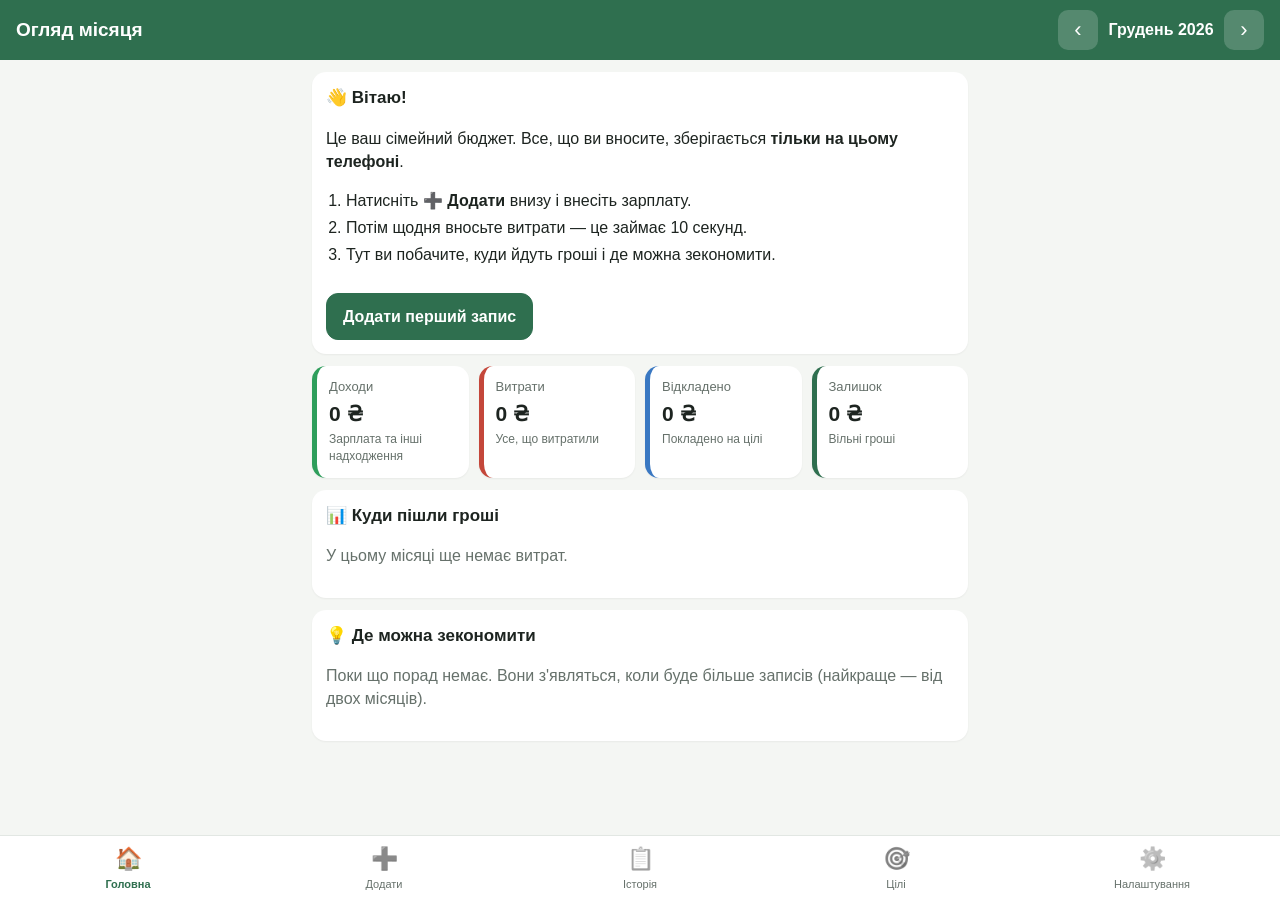
==== index.html @ 8a8eb965 "Додати застосунок «Сімейний бюджет» Co-Authored-By: Claude Opus 5.5 <noreply@anthropic.com> Claude-S" ====
<!doctype html>
<html lang="uk">
<head>
<meta charset="utf-8">
<meta name="viewport" content="width=device-width, initial-scale=1, viewport-fit=cover">
<!-- Безпека: застосунок не має права нікуди відправляти дані -->
<meta http-equiv="Content-Security-Policy" content="default-src 'self'; script-src 'self'; style-src 'self' 'unsafe-inline'; img-src 'self' data: blob:; connect-src 'none'; manifest-src 'self'; worker-src 'self'; form-action 'none'; base-uri 'none'; object-src 'none'">
<meta name="referrer" content="no-referrer">
<meta name="theme-color" content="#2f6f4f">
<meta name="apple-mobile-web-app-capable" content="yes">
<meta name="mobile-web-app-capable" content="yes">
<meta name="apple-mobile-web-app-status-bar-style" content="default">
<meta name="apple-mobile-web-app-title" content="Бюджет">
<link rel="manifest" href="manifest.webmanifest">
<link rel="icon" type="image/png" href="icons/icon-192.png">
<link rel="apple-touch-icon" href="icons/apple-touch-icon.png">
<link rel="stylesheet" href="styles.css">
<title>Сімейний бюджет</title>
</head>
<body>
<div id="lock" class="lock" hidden>
  <form id="lockForm" class="lock-box" autocomplete="off">
    <div class="lock-icon">🔒</div>
    <h2>Введіть PIN-код</h2>
    <input id="lockPin" type="password" inputmode="numeric" pattern="[0-9]*" maxlength="8" aria-label="PIN-код">
    <button class="btn primary" type="submit">Відкрити</button>
    <p class="hint">Забули PIN? Його не можна відновити. Допоможе лише видалення даних сайту в налаштуваннях браузера і відновлення з резервної копії.</p>
  </form>
</div>

<header class="top">
  <h1 id="title">Сімейний бюджет</h1>
  <div id="monthBar" class="month-bar">
    <button type="button" class="icon-btn" data-act="month-prev" aria-label="Попередній місяць">‹</button>
    <span id="monthLabel"></span>
    <button type="button" class="icon-btn" data-act="month-next" aria-label="Наступний місяць">›</button>
  </div>
</header>

<main id="view" tabindex="-1"></main>

<nav class="tabs" aria-label="Розділи">
  <button type="button" data-tab="home"><span>🏠</span>Головна</button>
  <button type="button" data-tab="add"><span>➕</span>Додати</button>
  <button type="button" data-tab="history"><span>📋</span>Історія</button>
  <button type="button" data-tab="goals"><span>🎯</span>Цілі</button>
  <button type="button" data-tab="settings"><span>⚙️</span>Налаштування</button>
</nav>

<div id="toast" class="toast" role="status" aria-live="polite"></div>
<input id="restoreFile" type="file" accept=".json,application/json" hidden>

<script src="xlsx-lite.js"></script>
<script src="app.js"></script>
</body>
</html>
---- styles.css ----
:root {
  --bg: #f4f6f3;
  --panel: #ffffff;
  --text: #1d2420;
  --muted: #66716b;
  --line: #e2e7e3;
  --accent: #2f6f4f;
  --accent-2: #e6f1ea;
  --crit: #d64545;
  --imp: #e0a400;
  --save: #2e9e5b;
  --sav: #3a78c2;
  --in: #2e9e5b;
  --out: #c4473a;
  --radius: 14px;
  --tabs-h: 64px;
  color-scheme: light;
}
@media (prefers-color-scheme: dark) {
  :root {
    --bg: #121614;
    --panel: #1b211e;
    --text: #e8ece9;
    --muted: #9aa59f;
    --line: #2b332f;
    --accent: #5fb98a;
    --accent-2: #1f3329;
    --crit: #ef6b6b;
    --imp: #f0c040;
    --save: #4cc27c;
    --sav: #6aa2e6;
    --in: #4cc27c;
    --out: #ef7a6d;
    color-scheme: dark;
  }
}

* { box-sizing: border-box; }
[hidden] { display: none !important; }
html { -webkit-text-size-adjust: 100%; }
body {
  margin: 0;
  font: 16px/1.45 -apple-system, BlinkMacSystemFont, "Segoe UI", Roboto, "Helvetica Neue", Arial, sans-serif;
  background: var(--bg);
  color: var(--text);
  padding-bottom: calc(var(--tabs-h) + env(safe-area-inset-bottom) + 16px);
  -webkit-tap-highlight-color: transparent;
}
body.locked > :not(.lock) { visibility: hidden; }

/* Верхня панель */
.top {
  position: sticky; top: 0; z-index: 5;
  background: var(--accent); color: #fff;
  padding: calc(env(safe-area-inset-top) + 10px) 16px 10px;
  display: flex; align-items: center; justify-content: space-between; gap: 8px; flex-wrap: wrap;
}
.top h1 { font-size: 19px; margin: 0; font-weight: 700; }
.month-bar { display: flex; align-items: center; gap: 4px; font-weight: 600; }
.month-bar span { min-width: 118px; text-align: center; }
.icon-btn {
  border: 0; background: rgba(255,255,255,.18); color: inherit; font-size: 22px; line-height: 1;
  width: 40px; height: 40px; border-radius: 10px; cursor: pointer;
}
.icon-btn.small { background: transparent; color: var(--muted); font-size: 16px; width: 34px; height: 34px; flex: none; }

main { padding: 12px 12px 0; max-width: 680px; margin: 0 auto; outline: none; }

/* Нижнє меню */
.tabs {
  position: fixed; left: 0; right: 0; bottom: 0; z-index: 10;
  display: grid; grid-template-columns: repeat(5, 1fr);
  background: var(--panel); border-top: 1px solid var(--line);
  padding-bottom: env(safe-area-inset-bottom);
}
.tabs button {
  border: 0; background: none; color: var(--muted); font: inherit; font-size: 11px;
  height: var(--tabs-h); display: flex; flex-direction: column; align-items: center; justify-content: center; gap: 2px; cursor: pointer;
}
.tabs button span { font-size: 22px; filter: grayscale(1); opacity: .75; }
.tabs button.active { color: var(--accent); font-weight: 700; }
.tabs button.active span { filter: none; opacity: 1; }

/* Панелі */
.panel {
  background: var(--panel); border-radius: var(--radius); padding: 14px 14px;
  margin-bottom: 12px; box-shadow: 0 1px 2px rgba(0,0,0,.05);
}
.panel h2 { font-size: 17px; margin: 0 0 10px; }
.muted { color: var(--muted); }
.intro { color: var(--muted); margin: 4px 4px 12px; }
.note { font-size: 14px; color: var(--muted); }
.warn-note { background: var(--accent-2); padding: 10px 12px; border-radius: 10px; color: var(--text); }
.welcome ol { padding-left: 20px; margin: 8px 0 14px; }
.welcome li { margin-bottom: 4px; }
.pos { color: var(--in); }
.neg { color: var(--out); }
.sav { color: var(--sav); }

/* Картки підсумку */
.cards { display: grid; grid-template-columns: 1fr 1fr; gap: 10px; margin-bottom: 12px; }
.card { background: var(--panel); border-radius: var(--radius); padding: 12px; border-left: 5px solid var(--line); box-shadow: 0 1px 2px rgba(0,0,0,.05); min-width: 0; }
.card-t { font-size: 13px; color: var(--muted); }
.card-v { font-size: 21px; font-weight: 700; margin: 2px 0; overflow-wrap: anywhere; }
.card-s { font-size: 12px; color: var(--muted); }
.c-in { border-color: var(--in); }
.c-out { border-color: var(--out); }
.c-sav { border-color: var(--sav); }
.c-left { border-color: var(--accent); }
.c-neg { border-color: var(--crit); }
.c-neg .card-v { color: var(--crit); }

/* Кольорові позначки */
.dot { display: inline-block; width: 10px; height: 10px; border-radius: 50%; margin-right: 8px; background: var(--muted); flex: none; vertical-align: middle; }
.dot.p-crit, .fill.p-crit, .seg.p-crit { background: var(--crit); }
.dot.p-imp, .fill.p-imp, .seg.p-imp { background: var(--imp); }
.dot.p-save, .fill.p-save, .seg.p-save { background: var(--save); }
.dot.p-in { background: var(--in); }
.dot.p-sav, .fill.p-sav { background: var(--sav); }

/* Графік */
.bar-row { margin-bottom: 12px; }
.bar-head { display: flex; justify-content: space-between; gap: 8px; font-size: 15px; margin-bottom: 4px; }
.bar-head span:first-child { display: flex; align-items: center; min-width: 0; }
.bar-head span:last-child { white-space: nowrap; font-weight: 600; }
.bar-head small { color: var(--muted); font-weight: 400; }
.bar { position: relative; height: 10px; background: var(--line); border-radius: 6px; overflow: visible; }
.bar.big { height: 14px; margin: 8px 0 6px; }
.fill { height: 100%; border-radius: 6px; width: 0; transition: width .4s; }
.limit-mark { position: absolute; top: -4px; bottom: -4px; width: 3px; margin-left: -1px; background: var(--text); border-radius: 2px; }
.bar-sub { font-size: 12px; color: var(--muted); margin-top: 3px; }
.legend { display: flex; flex-wrap: wrap; gap: 6px 14px; font-size: 13px; color: var(--muted); margin-top: 6px; }
.legend span { display: flex; align-items: center; }
.stack { display: flex; height: 18px; border-radius: 9px; overflow: hidden; background: var(--line); }
.seg { height: 100%; }
.pri-list, .warn, .tips { list-style: none; padding: 0; margin: 10px 0 0; }
.pri-list li { margin-bottom: 4px; }
.warn li, .tips li { padding: 9px 11px; border-radius: 10px; margin-bottom: 8px; background: var(--accent-2); font-size: 15px; }
.warn li.w-bad { background: color-mix(in srgb, var(--crit) 14%, var(--panel)); }
.warn li.w-mid { background: color-mix(in srgb, var(--imp) 18%, var(--panel)); }

/* Форми */
.form label { display: block; font-weight: 600; font-size: 15px; margin-top: 12px; }
.form label:first-child { margin-top: 0; }
input[type=text], input[type=date], input[type=password], select {
  display: block; width: 100%; margin-top: 6px; font: inherit; font-size: 17px; /* ≥16px: iPhone не збільшує екран */
  padding: 11px 12px; border: 1px solid var(--line); border-radius: 10px; background: var(--bg); color: var(--text);
  min-height: 46px; -webkit-appearance: none; appearance: none;
}
select { background-image: linear-gradient(45deg, transparent 50%, var(--muted) 50%), linear-gradient(135deg, var(--muted) 50%, transparent 50%);
  background-position: calc(100% - 18px) 50%, calc(100% - 13px) 50%; background-size: 5px 5px; background-repeat: no-repeat; padding-right: 32px; }
input:focus, select:focus { outline: 2px solid var(--accent); outline-offset: 1px; }
.hint { font-size: 13px; color: var(--muted); margin: 5px 2px 0; font-weight: 400; }
.edit-note { background: var(--accent-2); padding: 8px 10px; border-radius: 10px; margin: 0 0 12px; }

.btn {
  display: inline-flex; align-items: center; justify-content: center; gap: 6px;
  font: inherit; font-weight: 600; font-size: 16px; padding: 11px 16px; min-height: 46px;
  border-radius: 12px; border: 1px solid var(--line); background: var(--panel); color: var(--text);
  cursor: pointer; text-decoration: none; margin-top: 12px;
}
.btn.primary { background: var(--accent); color: #fff; border-color: var(--accent); }
.btn.danger { color: var(--crit); border-color: color-mix(in srgb, var(--crit) 40%, var(--line)); }
.btn.big { width: 100%; font-size: 18px; min-height: 52px; }
.form > .btn { width: 100%; }
.btn-row { display: flex; gap: 8px; flex-wrap: wrap; }
.btn-row .btn { flex: 1 1 auto; }
.small-btn { width: 100%; }

.seg-ctl { display: grid; grid-template-columns: 1fr 1fr; gap: 6px; background: var(--bg); padding: 4px; border-radius: 12px; margin-bottom: 4px; }
.seg-ctl button { border: 0; background: none; font: inherit; font-weight: 700; font-size: 16px; padding: 10px; border-radius: 9px; color: var(--muted); cursor: pointer; }
.seg-ctl button.on { background: var(--panel); box-shadow: 0 1px 3px rgba(0,0,0,.12); }
.seg-ctl button.on.out { color: var(--out); }
.seg-ctl button.on.in { color: var(--in); }

/* Список записів */
.tx-list { list-style: none; padding: 0; margin: 0; }
.tx { display: flex; align-items: center; gap: 4px; padding: 10px 2px; border-bottom: 1px solid var(--line); cursor: pointer; }
.tx:last-child { border-bottom: 0; }
.tx-main { flex: 1; min-width: 0; }
.tx-cat { font-weight: 600; font-size: 15px; overflow: hidden; text-overflow: ellipsis; white-space: nowrap; }
.tx-sub { font-size: 13px; color: var(--muted); overflow: hidden; text-overflow: ellipsis; white-space: nowrap; }
.tx-sum { font-weight: 700; white-space: nowrap; }
.day { font-size: 13px; font-weight: 700; color: var(--muted); padding: 12px 2px 2px; }
.hist-total { font-size: 14px; color: var(--muted); }

/* Цілі */
.goal-head { display: flex; justify-content: space-between; align-items: center; gap: 8px; }
.goal-head h2 { margin: 0; }
.badge { font-size: 12px; background: var(--accent-2); padding: 3px 8px; border-radius: 20px; white-space: nowrap; }
.goal-nums { margin-top: 8px; font-size: 16px; }
.goal-sub { font-size: 14px; color: var(--muted); margin-top: 4px; }
.goal-sub.pos { color: var(--in); font-weight: 700; }
.goal-sub.neg { color: var(--out); }
.sub-form { border-top: 1px dashed var(--line); margin-top: 12px; padding-top: 12px; }

/* Категорії */
.cats { margin-top: 10px; }
.cat { border: 1px solid var(--line); border-radius: 12px; margin-bottom: 8px; background: var(--bg); }
.cat summary { padding: 12px; font-weight: 600; cursor: pointer; display: flex; align-items: center; gap: 2px; list-style: none; }
.cat summary::-webkit-details-marker { display: none; }
.cat summary::after { content: '›'; margin-left: auto; color: var(--muted); font-size: 20px; transition: transform .2s; }
.cat[open] summary::after { transform: rotate(90deg); }
.cat summary small { margin-left: 6px; font-weight: 400; }
.cat-body { padding: 0 12px 12px; }
.cat-body label { display: block; font-weight: 600; font-size: 14px; margin-top: 8px; }
.row2 { display: grid; grid-template-columns: 1fr 1fr; gap: 8px; }
.subs-title { font-size: 14px; font-weight: 700; margin: 12px 0 4px; }
.sub-row { display: flex; gap: 6px; align-items: center; margin-bottom: 6px; }
.sub-row input { margin-top: 0; flex: 1 1 50%; min-width: 0; }
.sub-row select { margin-top: 0; flex: 0 1 44%; min-width: 0; font-size: 15px; }
.pri-sel { font-size: 15px; }
.pri-sel.p-crit { border-left: 5px solid var(--crit); }
.pri-sel.p-imp { border-left: 5px solid var(--imp); }
.pri-sel.p-save { border-left: 5px solid var(--save); }
.inline-add { display: flex; gap: 6px; margin-top: 8px; }
.inline-add input { margin-top: 0; flex: 1; min-width: 0; }
.inline-add .btn { margin-top: 0; flex: none; }

/* Сповіщення */
.toast {
  position: fixed; left: 50%; bottom: calc(var(--tabs-h) + env(safe-area-inset-bottom) + 14px); transform: translate(-50%, 20px);
  background: #1d2420; color: #fff; padding: 11px 16px; border-radius: 12px; font-size: 15px; max-width: calc(100% - 32px);
  opacity: 0; pointer-events: none; transition: all .25s; z-index: 20; text-align: center;
}
.toast.show { opacity: 1; transform: translate(-50%, 0); }
.toast.bad { background: var(--crit); }

/* Блокування PIN */
.lock { position: fixed; inset: 0; z-index: 50; background: var(--bg); display: flex; align-items: center; justify-content: center; padding: 24px; }
.lock[hidden] { display: none; }
.lock-box { background: var(--panel); border-radius: var(--radius); padding: 24px; width: 100%; max-width: 340px; text-align: center; }
.lock-icon { font-size: 40px; }
.lock-box input { text-align: center; font-size: 26px; letter-spacing: 8px; }
.lock-box .btn { width: 100%; }

@media (min-width: 560px) {
  .cards { grid-template-columns: repeat(4, 1fr); }
}
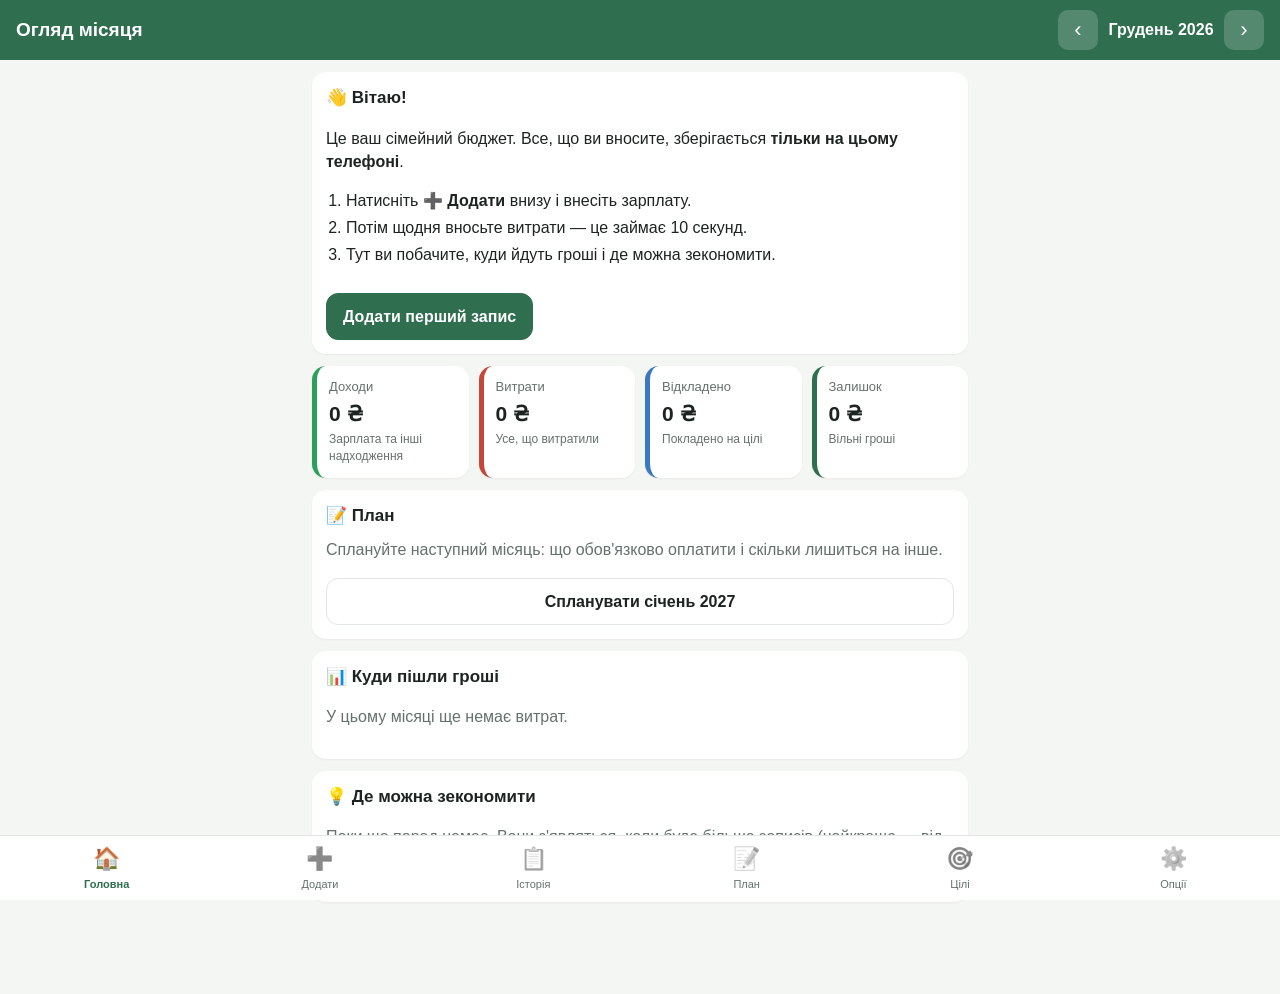
==== commit b08de446: "Додати вкладку «План»: планування наступного місяця Очікуваний дохід, щомісячні обов'язкові платежі," ====
--- a/index.html
+++ b/index.html
@@ -43,8 +43,9 @@
   <button type="button" data-tab="home"><span>🏠</span>Головна</button>
   <button type="button" data-tab="add"><span>➕</span>Додати</button>
   <button type="button" data-tab="history"><span>📋</span>Історія</button>
+  <button type="button" data-tab="plan"><span>📝</span>План</button>
   <button type="button" data-tab="goals"><span>🎯</span>Цілі</button>
-  <button type="button" data-tab="settings"><span>⚙️</span>Налаштування</button>
+  <button type="button" data-tab="settings"><span>⚙️</span>Опції</button>
 </nav>
 
 <div id="toast" class="toast" role="status" aria-live="polite"></div>
--- a/styles.css
+++ b/styles.css
@@ -69,7 +69,7 @@
 /* Нижнє меню */
 .tabs {
   position: fixed; left: 0; right: 0; bottom: 0; z-index: 10;
-  display: grid; grid-template-columns: repeat(5, 1fr);
+  display: grid; grid-template-columns: repeat(6, 1fr);
   background: var(--panel); border-top: 1px solid var(--line);
   padding-bottom: env(safe-area-inset-bottom);
 }
@@ -77,6 +77,7 @@
   border: 0; background: none; color: var(--muted); font: inherit; font-size: 11px;
   height: var(--tabs-h); display: flex; flex-direction: column; align-items: center; justify-content: center; gap: 2px; cursor: pointer;
 }
+.tabs button { min-width: 0; padding: 0 1px; overflow: hidden; text-overflow: ellipsis; white-space: nowrap; }
 .tabs button span { font-size: 22px; filter: grayscale(1); opacity: .75; }
 .tabs button.active { color: var(--accent); font-weight: 700; }
 .tabs button.active span { filter: none; opacity: 1; }
@@ -193,6 +194,21 @@
 .goal-sub.pos { color: var(--in); font-weight: 700; }
 .goal-sub.neg { color: var(--out); }
 .sub-form { border-top: 1px dashed var(--line); margin-top: 12px; padding-top: 12px; }
+
+/* План на місяць */
+.plan-list .tx { cursor: default; gap: 10px; }
+.plan-list .tx-main { cursor: pointer; }
+.check {
+  flex: none; width: 30px; height: 30px; border-radius: 50%; border: 2px solid var(--muted); background: none;
+  color: #fff; font: inherit; font-weight: 700; font-size: 16px; line-height: 1; cursor: pointer; padding: 0;
+}
+.check.on { background: var(--save); border-color: var(--save); }
+.tx.paid .tx-cat { text-decoration: line-through; color: var(--muted); }
+.tx.paid .tx-sum { color: var(--muted); }
+.plan-progress { margin-top: 14px; font-size: 15px; }
+.plan-progress .bar { margin-top: 6px; }
+.plan-fact { margin: 12px 0 0; font-size: 15px; padding: 9px 11px; border-radius: 10px; background: var(--accent-2); }
+.plan-home p { margin: 4px 0; }
 
 /* Категорії */
 .cats { margin-top: 10px; }
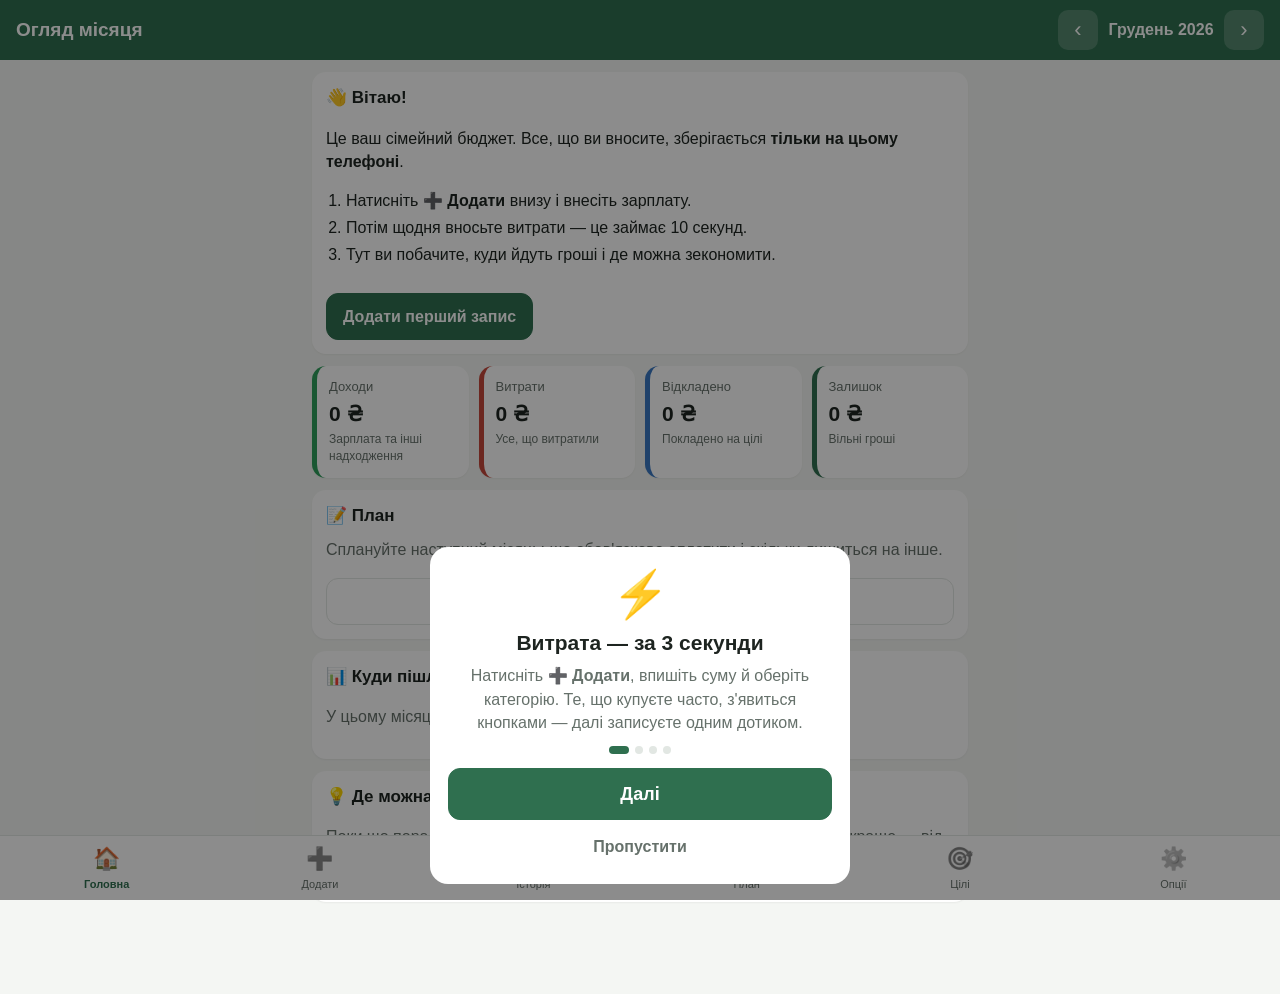
==== commit ee3a735b: "Швидке додавання, калькулятор у сумі, вибір теми, знайомство при першому запуску, підписки за рік Co" ====
--- a/index.html
+++ b/index.html
@@ -48,6 +48,7 @@
   <button type="button" data-tab="settings"><span>⚙️</span>Опції</button>
 </nav>
 
+<div id="onboard" class="onboard" hidden></div>
 <div id="toast" class="toast" role="status" aria-live="polite"></div>
 <input id="restoreFile" type="file" accept=".json,application/json" hidden>
 
--- a/styles.css
+++ b/styles.css
@@ -16,8 +16,24 @@
   --tabs-h: 64px;
   color-scheme: light;
 }
+:root[data-theme=dark] {
+    --bg: #121614;
+    --panel: #1b211e;
+    --text: #e8ece9;
+    --muted: #9aa59f;
+    --line: #2b332f;
+    --accent: #5fb98a;
+    --accent-2: #1f3329;
+    --crit: #ef6b6b;
+    --imp: #f0c040;
+    --save: #4cc27c;
+    --sav: #6aa2e6;
+    --in: #4cc27c;
+    --out: #ef7a6d;
+    color-scheme: dark;
+}
 @media (prefers-color-scheme: dark) {
-  :root {
+  :root:not([data-theme=light]) {
     --bg: #121614;
     --panel: #1b211e;
     --text: #e8ece9;
@@ -253,3 +269,67 @@
 @media (min-width: 560px) {
   .cards { grid-template-columns: repeat(4, 1fr); }
 }
+
+/* Нагадування про платежі */
+.remind { border-left: 5px solid var(--imp); }
+.remind .tx { cursor: default; }
+.due-soon { color: color-mix(in srgb, var(--imp) 75%, var(--text)); font-weight: 600; }
+.tx-sub.neg { color: var(--out); font-weight: 600; }
+.nudge { border-left: 5px solid var(--sav); }
+.nudge p { margin: 0 0 4px; }
+.ok-note { font-size: 14px; background: color-mix(in srgb, var(--save) 14%, var(--panel)); padding: 10px 12px; border-radius: 10px; margin: 12px 0 0; }
+
+/* Цілі: прогноз */
+.goal-eta { font-size: 14px; margin-top: 8px; padding: 8px 10px; border-radius: 10px; background: var(--accent-2); }
+.goal-eta.late { background: color-mix(in srgb, var(--imp) 18%, var(--panel)); }
+
+/* Порівняння місяців */
+.small-seg button { font-size: 14px; padding: 8px 6px; }
+.cmp-total { font-size: 15px; margin: 10px 0 14px; display: grid; gap: 4px; }
+.chg { font-size: 13px; font-weight: 700; white-space: nowrap; }
+.chg.pos { color: var(--in); }
+.chg.neg { color: var(--out); }
+.cmp-total .chg { margin-left: 4px; }
+.cmp-row .bar-head span:last-child { font-weight: 700; }
+.cmp-line { display: flex; align-items: center; gap: 8px; margin-top: 4px; }
+.cmp-line .bar { flex: 1; height: 8px; }
+.cmp-lbl { width: 30px; font-size: 12px; color: var(--muted); flex: none; }
+.cmp-val { width: 76px; text-align: right; font-size: 13px; flex: none; }
+.fill.cmp-now, .dot.cmp-now { background: var(--accent); }
+.fill.cmp-prev, .dot.cmp-prev { background: color-mix(in srgb, var(--muted) 55%, var(--line)); }
+.remind .tx-sub { white-space: normal; }
+.inline-add > .btn { width: auto; }
+
+/* Швидке додавання */
+.quick { margin: 0 0 6px; }
+.quick-t { font-size: 13px; font-weight: 700; color: var(--muted); margin: 10px 2px 6px; }
+.chips { display: flex; flex-wrap: wrap; gap: 6px; }
+.chip {
+  border: 1px solid var(--line); background: var(--accent-2); color: var(--text); font: inherit; font-size: 14px;
+  padding: 8px 12px; border-radius: 20px; cursor: pointer; max-width: 100%; overflow: hidden; text-overflow: ellipsis; white-space: nowrap; min-height: 38px;
+}
+.chip b { color: var(--out); }
+.chip.soft { background: var(--bg); }
+.chip:active { transform: scale(.97); }
+.calc-row { display: grid; grid-template-columns: repeat(6, 1fr); gap: 6px; margin-top: 6px; }
+.calc-btn { font: inherit; font-size: 18px; font-weight: 700; min-height: 40px; border-radius: 10px; border: 1px solid var(--line); background: var(--bg); color: var(--text); cursor: pointer; padding: 0; }
+.calc-res.on { color: var(--accent); font-weight: 700; font-size: 15px; }
+.tx .icon-btn.small { margin-left: 2px; }
+.toast.has-act { pointer-events: auto; display: flex; align-items: center; gap: 12px; text-align: left; }
+.toast-btn { border: 0; background: rgba(255,255,255,.2); color: #fff; font: inherit; font-weight: 700; padding: 6px 10px; border-radius: 8px; cursor: pointer; flex: none; }
+.year-total { margin: 12px 0 0; font-size: 15px; padding: 9px 11px; border-radius: 10px; background: var(--accent-2); }
+
+/* Тема */
+.seg3 { grid-template-columns: 1fr 1fr 1fr; }
+.seg3 button { font-size: 14px; padding: 10px 4px; }
+
+/* Знайомство */
+.onboard { position: fixed; inset: 0; z-index: 40; background: color-mix(in srgb, #000 45%, transparent); display: flex; align-items: flex-end; justify-content: center; padding: 16px; padding-bottom: calc(16px + env(safe-area-inset-bottom)); }
+.ob-box { background: var(--panel); border-radius: 18px; padding: 22px 18px 14px; width: 100%; max-width: 420px; text-align: center; }
+.ob-icon { font-size: 46px; line-height: 1.1; }
+.ob-box h2 { margin: 8px 0 6px; font-size: 21px; }
+.ob-box p { margin: 0 0 12px; color: var(--muted); font-size: 16px; }
+.ob-dots { display: flex; justify-content: center; gap: 6px; margin: 4px 0 2px; }
+.ob-dots i { width: 8px; height: 8px; border-radius: 50%; background: var(--line); }
+.ob-dots i.on { background: var(--accent); width: 20px; border-radius: 4px; }
+.ob-skip { width: 100%; border: 0; background: none; color: var(--muted); margin-top: 4px; }
